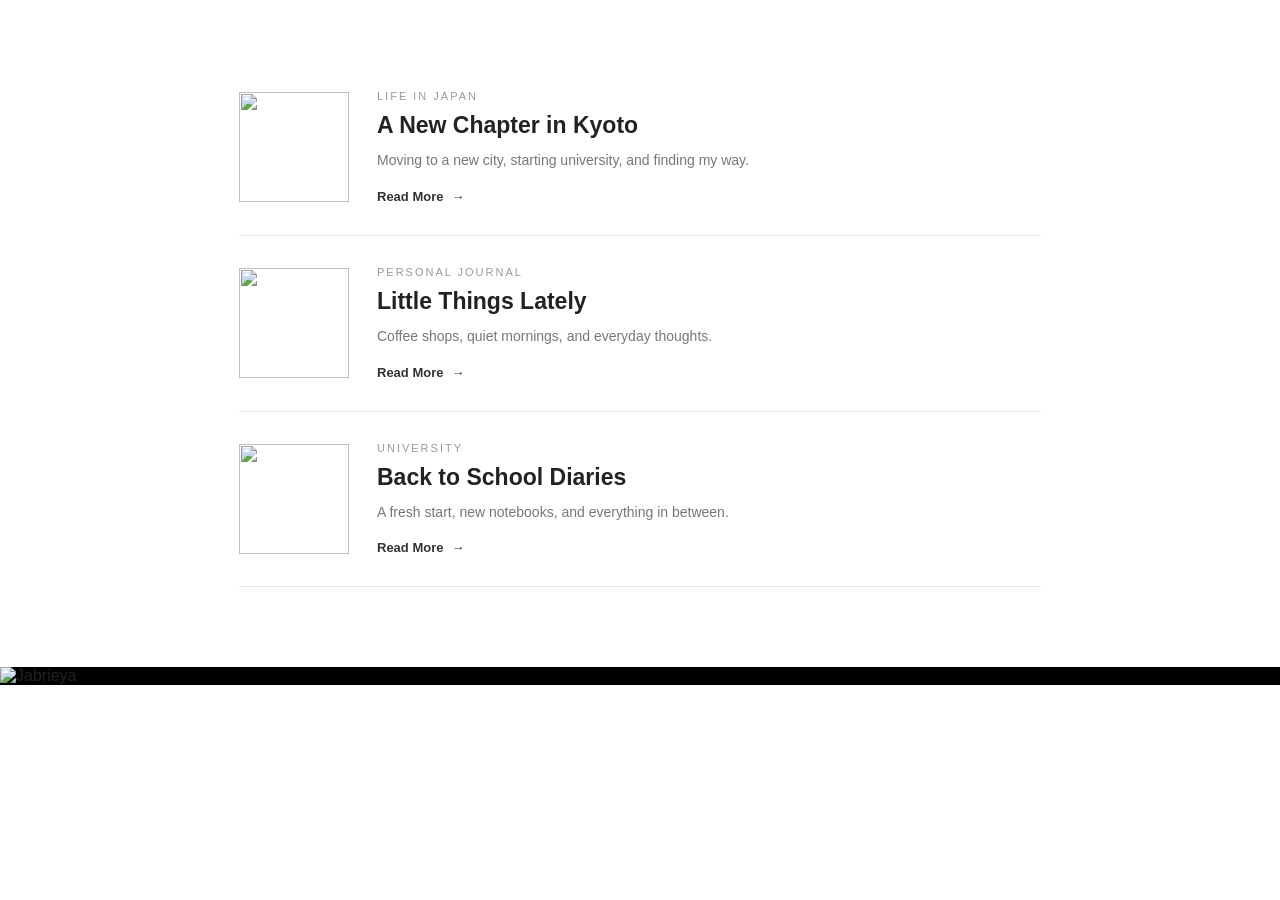
==== index.html @ 8169c2f9 "Update index.html" ====
<!DOCTYPE html>
<html lang="en">
<head>
  <meta charset="UTF-8">
  <meta name="viewport" content="width=device-width, initial-scale=1.0">
  <title>Jabrieya | Personal Blog</title>

  <style>
    /* General page styling */
    * {
      box-sizing: border-box;
    }

    body {
      margin: 0;
      background: #fff;
      color: #222;
      font-family: Arial, sans-serif;
    }

    /* Blog post section */
    .blog-posts {
      width: 100%;
      max-width: 850px;
      margin: 60px auto;
      padding: 0 24px;
    }

    /* Individual post */
    .blog-post {
      display: flex;
      align-items: center;
      gap: 28px;
      padding: 30px 0;
      border-bottom: 1px solid #e8e8e8;
    }

    /* Post icons */
    .post-icon {
      width: 110px;
      height: 110px;
      object-fit: contain;
      flex-shrink: 0;
    }

    /* Text content */
    .post-content {
      flex: 1;
      min-width: 0;
    }

    .post-category {
      display: block;
      font-size: 11px;
      letter-spacing: 2px;
      color: #999;
      margin-bottom: 10px;
    }

    .post-content h2 {
      font-size: 23px;
      font-weight: 600;
      margin: 0 0 10px;
    }

    .post-content p {
      font-size: 14px;
      line-height: 1.7;
      color: #777;
      margin: 0 0 14px;
    }

    /* Read more link */
    .read-more {
      display: inline-flex;
      align-items: center;
      gap: 8px;
      font-size: 13px;
      font-weight: 600;
      color: #333;
      text-decoration: none;
      transition: gap 0.2s ease;
    }

    .read-more:hover {
      gap: 15px;
    }

    /* Footer banner */
    .site-footer {
      width: 100%;
      margin-top: 80px;
      background: #000;
    }

    .footer-banner {
      display: block;
      width: 100%;
      height: auto;
    }

    /* Mobile */
    @media (max-width: 600px) {
      .blog-posts {
        margin: 30px auto;
        padding: 0 18px;
      }

      .blog-post {
        gap: 16px;
        padding: 24px 0;
      }

      .post-icon {
        width: 75px;
        height: 75px;
      }

      .post-content h2 {
        font-size: 18px;
      }

      .post-content p {
        font-size: 13px;
      }
    }
  </style>
</head>

<body>

  <main>
    <section class="blog-posts">

      <!-- POST 1 -->
      <article class="blog-post">
        <img
          src="images/kyoto.png"
          alt=""
          class="post-icon"
        >

        <div class="post-content">
          <span class="post-category">LIFE IN JAPAN</span>
          <h2>A New Chapter in Kyoto</h2>
          <p>
            Moving to a new city, starting university,
            and finding my way.
          </p>
          <a href="posts/kyoto.html" class="read-more">
            Read More <span aria-hidden="true">→</span>
          </a>
        </div>
      </article>

      <!-- POST 2 -->
      <article class="blog-post">
        <img
          src="images/journal.png"
          alt=""
          class="post-icon"
        >

        <div class="post-content">
          <span class="post-category">PERSONAL JOURNAL</span>
          <h2>Little Things Lately</h2>
          <p>
            Coffee shops, quiet mornings,
            and everyday thoughts.
          </p>
          <a href="posts/journal.html" class="read-more">
            Read More <span aria-hidden="true">→</span>
          </a>
        </div>
      </article>

      <!-- POST 3 -->
      <article class="blog-post">
        <img
          src="images/school.png"
          alt=""
          class="post-icon"
        >

        <div class="post-content">
          <span class="post-category">UNIVERSITY</span>
          <h2>Back to School Diaries</h2>
          <p>
            A fresh start, new notebooks,
            and everything in between.
          </p>
          <a href="posts/university.html" class="read-more">
            Read More <span aria-hidden="true">→</span>
          </a>
        </div>
      </article>

    </section>
  </main>

  <!-- SIGNATURE FOOTER -->
  <footer class="site-footer">
    <img
      src="jabrieya-title.png"
      alt="Jabrieya"
      class="footer-banner"
    >
  </footer>

</body>
</html>
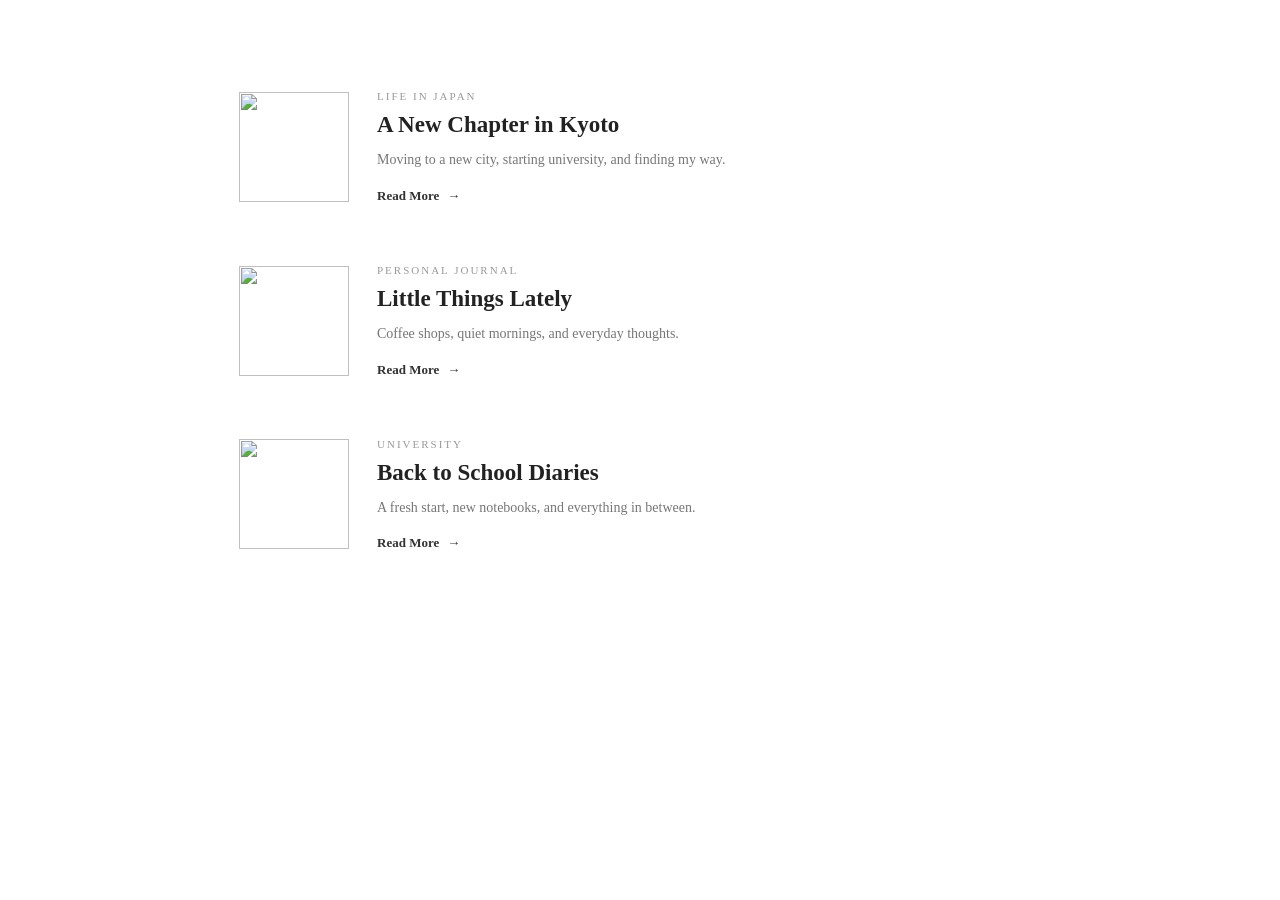
==== commit b3de4df3: "Refactor CSS styles and comments in index.html Updated styling comments and improved CSS properties " ====
--- a/index.html
+++ b/index.html
@@ -7,19 +7,19 @@
   <title>Jabrieya | Personal Blog</title>
 
   <style>
-    /* General page styling */
+    /* GENERAL STYLING */
     * {
       box-sizing: border-box;
     }
 
     body {
       margin: 0;
-      background: #fff;
-      color: #222;
-      font-family: Arial, sans-serif;
-    }
-
-    /* Blog post section */
+      background: #ffffff;
+      color: #222222;
+      font-family: Georgia, "Times New Roman", serif;
+    }
+
+    /* BLOG SECTION */
     .blog-posts {
       width: 100%;
       max-width: 850px;
@@ -27,16 +27,15 @@
       padding: 0 24px;
     }
 
-    /* Individual post */
+    /* INDIVIDUAL BLOG POSTS */
     .blog-post {
       display: flex;
       align-items: center;
       gap: 28px;
       padding: 30px 0;
-      border-bottom: 1px solid #e8e8e8;
-    }
-
-    /* Post icons */
+    }
+
+    /* POST ICONS */
     .post-icon {
       width: 110px;
       height: 110px;
@@ -44,7 +43,7 @@
       flex-shrink: 0;
     }
 
-    /* Text content */
+    /* POST CONTENT */
     .post-content {
       flex: 1;
       min-width: 0;
@@ -54,31 +53,35 @@
       display: block;
       font-size: 11px;
       letter-spacing: 2px;
-      color: #999;
+      color: #999999;
       margin-bottom: 10px;
+      font-family: Georgia, "Times New Roman", serif;
     }
 
     .post-content h2 {
+      font-family: Georgia, "Times New Roman", serif;
       font-size: 23px;
       font-weight: 600;
       margin: 0 0 10px;
     }
 
     .post-content p {
+      font-family: Georgia, "Times New Roman", serif;
       font-size: 14px;
       line-height: 1.7;
-      color: #777;
+      color: #777777;
       margin: 0 0 14px;
     }
 
-    /* Read more link */
+    /* READ MORE LINK */
     .read-more {
       display: inline-flex;
       align-items: center;
       gap: 8px;
+      font-family: Georgia, "Times New Roman", serif;
       font-size: 13px;
       font-weight: 600;
-      color: #333;
+      color: #333333;
       text-decoration: none;
       transition: gap 0.2s ease;
     }
@@ -87,20 +90,12 @@
       gap: 15px;
     }
 
-    /* Footer banner */
-    .site-footer {
-      width: 100%;
-      margin-top: 80px;
-      background: #000;
-    }
-
-    .footer-banner {
-      display: block;
-      width: 100%;
-      height: auto;
-    }
-
-    /* Mobile */
+    .read-more:focus-visible {
+      outline: 2px solid #333333;
+      outline-offset: 4px;
+    }
+
+    /* MOBILE LAYOUT */
     @media (max-width: 600px) {
       .blog-posts {
         margin: 30px auto;
@@ -133,7 +128,7 @@
   <main>
     <section class="blog-posts">
 
-      <!-- POST 1 -->
+      <!-- BLOG POST 1 -->
       <article class="blog-post">
         <img
           src="images/kyoto.png"
@@ -143,18 +138,21 @@
 
         <div class="post-content">
           <span class="post-category">LIFE IN JAPAN</span>
+
           <h2>A New Chapter in Kyoto</h2>
+
           <p>
             Moving to a new city, starting university,
             and finding my way.
           </p>
+
           <a href="posts/kyoto.html" class="read-more">
             Read More <span aria-hidden="true">→</span>
           </a>
         </div>
       </article>
 
-      <!-- POST 2 -->
+      <!-- BLOG POST 2 -->
       <article class="blog-post">
         <img
           src="images/journal.png"
@@ -164,18 +162,21 @@
 
         <div class="post-content">
           <span class="post-category">PERSONAL JOURNAL</span>
+
           <h2>Little Things Lately</h2>
+
           <p>
             Coffee shops, quiet mornings,
             and everyday thoughts.
           </p>
+
           <a href="posts/journal.html" class="read-more">
             Read More <span aria-hidden="true">→</span>
           </a>
         </div>
       </article>
 
-      <!-- POST 3 -->
+      <!-- BLOG POST 3 -->
       <article class="blog-post">
         <img
           src="images/school.png"
@@ -185,11 +186,14 @@
 
         <div class="post-content">
           <span class="post-category">UNIVERSITY</span>
+
           <h2>Back to School Diaries</h2>
+
           <p>
             A fresh start, new notebooks,
             and everything in between.
           </p>
+
           <a href="posts/university.html" class="read-more">
             Read More <span aria-hidden="true">→</span>
           </a>
@@ -199,16 +203,8 @@
     </section>
   </main>
 
-  <!-- SIGNATURE FOOTER -->
-  <footer class="site-footer">
-    <img
-      src="jabrieya-title.png"
-      alt="Jabrieya"
-      class="footer-banner"
-    >
-  </footer>
-
 </body>
 </html>
 
 
+
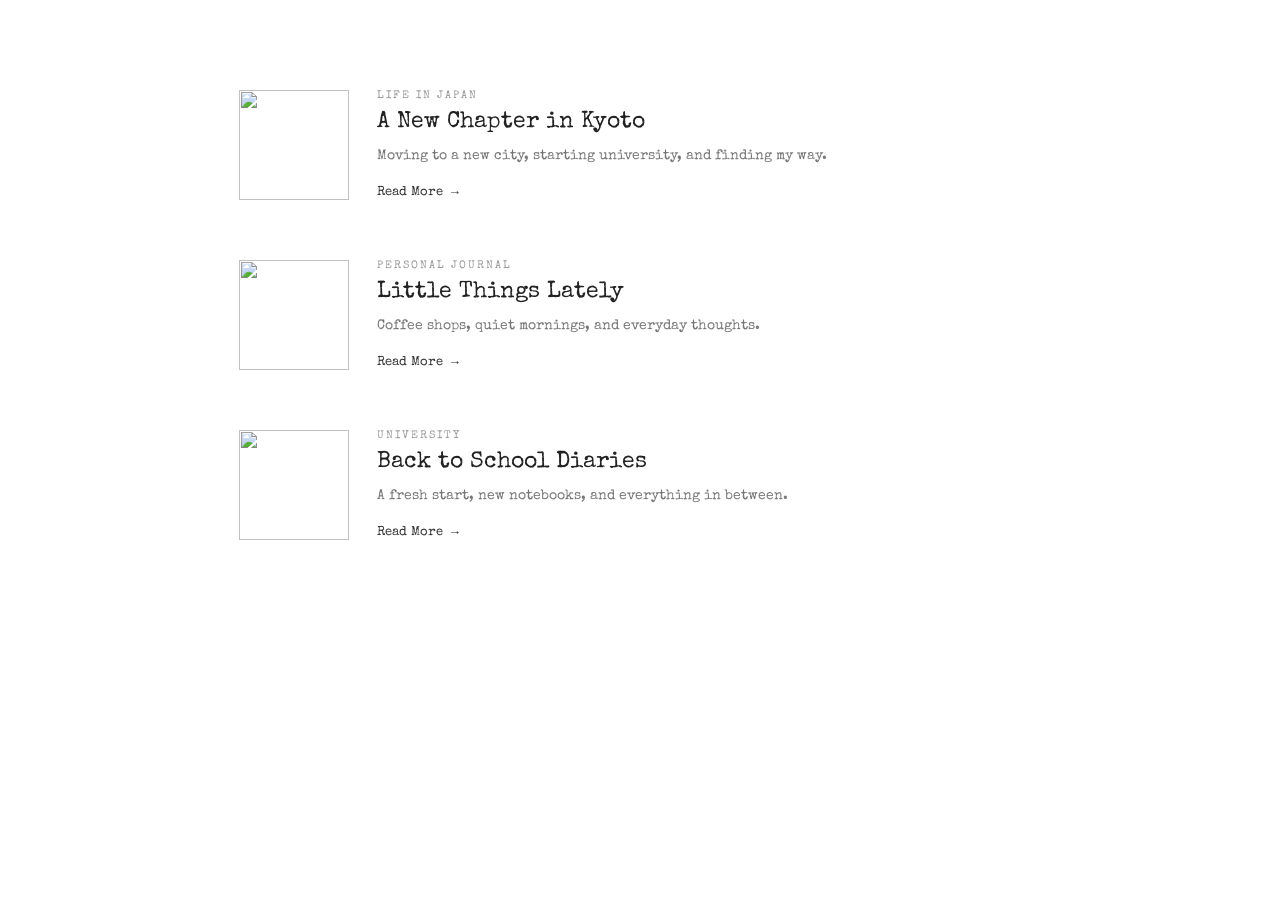
==== commit cf131191: "Integrate Special Elite font and update styles Added Special Elite font to the blog and updated font" ====
--- a/index.html
+++ b/index.html
@@ -5,6 +5,11 @@
   <meta charset="UTF-8">
   <meta name="viewport" content="width=device-width, initial-scale=1.0">
   <title>Jabrieya | Personal Blog</title>
+
+  <!-- SPECIAL ELITE TYPEWRITER FONT -->
+  <link rel="preconnect" href="https://fonts.googleapis.com">
+  <link rel="preconnect" href="https://fonts.gstatic.com" crossorigin>
+  <link href="https://fonts.googleapis.com/css2?family=Special+Elite&display=swap" rel="stylesheet">
 
   <style>
     /* GENERAL STYLING */
@@ -16,7 +21,7 @@
       margin: 0;
       background: #ffffff;
       color: #222222;
-      font-family: Georgia, "Times New Roman", serif;
+      font-family: 'Special Elite', 'Courier New', monospace;
     }
 
     /* BLOG SECTION */
@@ -55,20 +60,17 @@
       letter-spacing: 2px;
       color: #999999;
       margin-bottom: 10px;
-      font-family: Georgia, "Times New Roman", serif;
     }
 
     .post-content h2 {
-      font-family: Georgia, "Times New Roman", serif;
       font-size: 23px;
-      font-weight: 600;
+      font-weight: normal;
       margin: 0 0 10px;
     }
 
     .post-content p {
-      font-family: Georgia, "Times New Roman", serif;
       font-size: 14px;
-      line-height: 1.7;
+      line-height: 1.8;
       color: #777777;
       margin: 0 0 14px;
     }
@@ -78,9 +80,8 @@
       display: inline-flex;
       align-items: center;
       gap: 8px;
-      font-family: Georgia, "Times New Roman", serif;
+      font-family: inherit;
       font-size: 13px;
-      font-weight: 600;
       color: #333333;
       text-decoration: none;
       transition: gap 0.2s ease;
@@ -130,22 +131,15 @@
 
       <!-- BLOG POST 1 -->
       <article class="blog-post">
-        <img
-          src="images/kyoto.png"
-          alt=""
-          class="post-icon"
-        >
+        <img src="images/kyoto.png" alt="" class="post-icon">
 
         <div class="post-content">
           <span class="post-category">LIFE IN JAPAN</span>
-
           <h2>A New Chapter in Kyoto</h2>
-
           <p>
             Moving to a new city, starting university,
             and finding my way.
           </p>
-
           <a href="posts/kyoto.html" class="read-more">
             Read More <span aria-hidden="true">→</span>
           </a>
@@ -154,22 +148,15 @@
 
       <!-- BLOG POST 2 -->
       <article class="blog-post">
-        <img
-          src="images/journal.png"
-          alt=""
-          class="post-icon"
-        >
+        <img src="images/journal.png" alt="" class="post-icon">
 
         <div class="post-content">
           <span class="post-category">PERSONAL JOURNAL</span>
-
           <h2>Little Things Lately</h2>
-
           <p>
             Coffee shops, quiet mornings,
             and everyday thoughts.
           </p>
-
           <a href="posts/journal.html" class="read-more">
             Read More <span aria-hidden="true">→</span>
           </a>
@@ -178,22 +165,15 @@
 
       <!-- BLOG POST 3 -->
       <article class="blog-post">
-        <img
-          src="images/school.png"
-          alt=""
-          class="post-icon"
-        >
+        <img src="images/school.png" alt="" class="post-icon">
 
         <div class="post-content">
           <span class="post-category">UNIVERSITY</span>
-
           <h2>Back to School Diaries</h2>
-
           <p>
             A fresh start, new notebooks,
             and everything in between.
           </p>
-
           <a href="posts/university.html" class="read-more">
             Read More <span aria-hidden="true">→</span>
           </a>
@@ -208,3 +188,4 @@
 
 
 
+
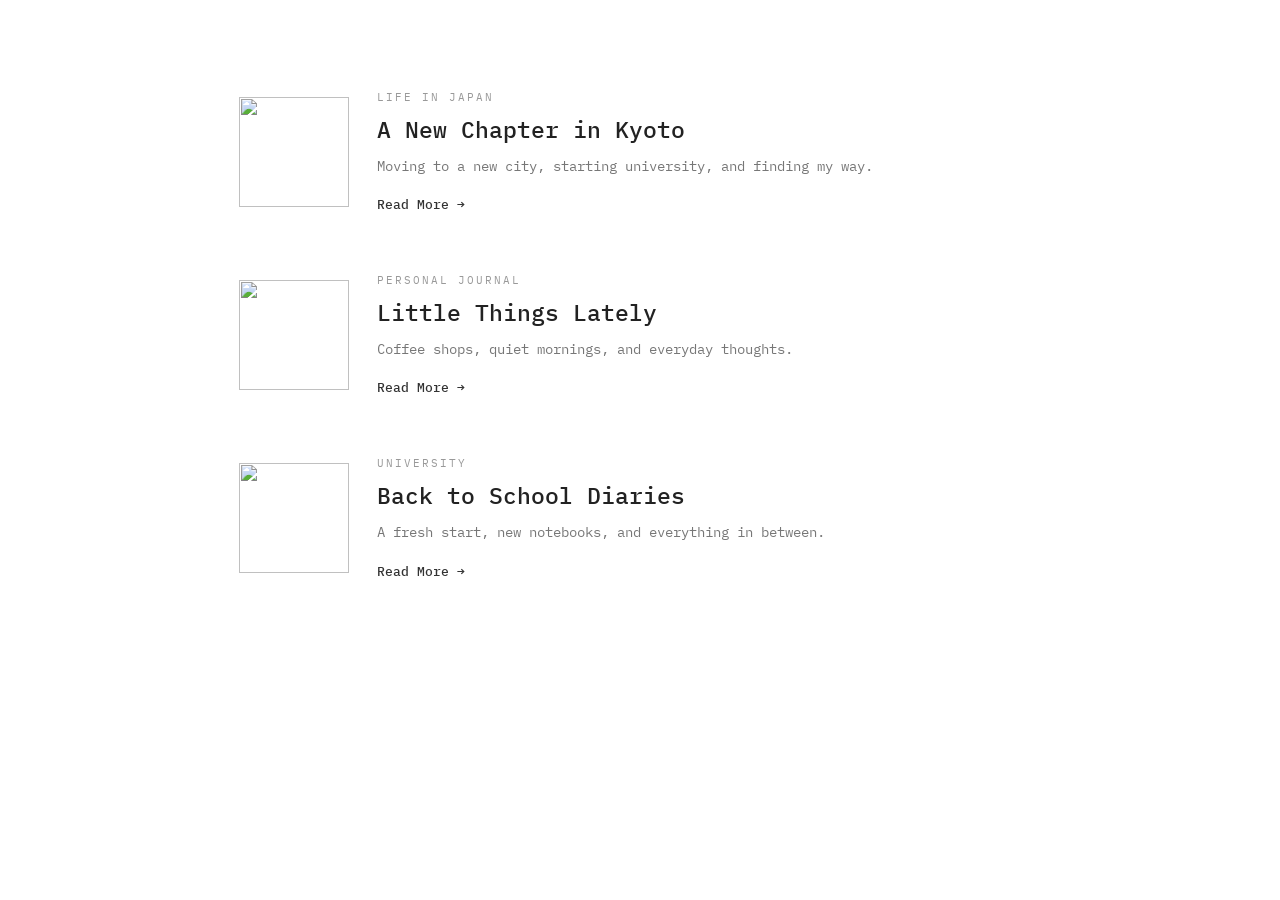
==== commit 4bfe8d64: "Update index.html" ====
--- a/index.html
+++ b/index.html
@@ -4,12 +4,13 @@
 <head>
   <meta charset="UTF-8">
   <meta name="viewport" content="width=device-width, initial-scale=1.0">
+
   <title>Jabrieya | Personal Blog</title>
 
-  <!-- SPECIAL ELITE TYPEWRITER FONT -->
+  <!-- IBM PLEX MONO FONT -->
   <link rel="preconnect" href="https://fonts.googleapis.com">
   <link rel="preconnect" href="https://fonts.gstatic.com" crossorigin>
-  <link href="https://fonts.googleapis.com/css2?family=Special+Elite&display=swap" rel="stylesheet">
+  <link href="https://fonts.googleapis.com/css2?family=IBM+Plex+Mono:wght@400;500;600&display=swap" rel="stylesheet">
 
   <style>
     /* GENERAL STYLING */
@@ -21,7 +22,7 @@
       margin: 0;
       background: #ffffff;
       color: #222222;
-      font-family: 'Special Elite', 'Courier New', monospace;
+      font-family: 'IBM Plex Mono', monospace;
     }
 
     /* BLOG SECTION */
@@ -64,7 +65,7 @@
 
     .post-content h2 {
       font-size: 23px;
-      font-weight: normal;
+      font-weight: 500;
       margin: 0 0 10px;
     }
 
@@ -75,13 +76,14 @@
       margin: 0 0 14px;
     }
 
-    /* READ MORE LINK */
+    /* READ MORE LINKS */
     .read-more {
       display: inline-flex;
       align-items: center;
       gap: 8px;
       font-family: inherit;
       font-size: 13px;
+      font-weight: 500;
       color: #333333;
       text-decoration: none;
       transition: gap 0.2s ease;
@@ -131,15 +133,22 @@
 
       <!-- BLOG POST 1 -->
       <article class="blog-post">
-        <img src="images/kyoto.png" alt="" class="post-icon">
+        <img
+          src="images/kyoto.png"
+          alt=""
+          class="post-icon"
+        >
 
         <div class="post-content">
           <span class="post-category">LIFE IN JAPAN</span>
+
           <h2>A New Chapter in Kyoto</h2>
+
           <p>
             Moving to a new city, starting university,
             and finding my way.
           </p>
+
           <a href="posts/kyoto.html" class="read-more">
             Read More <span aria-hidden="true">→</span>
           </a>
@@ -148,15 +157,22 @@
 
       <!-- BLOG POST 2 -->
       <article class="blog-post">
-        <img src="images/journal.png" alt="" class="post-icon">
+        <img
+          src="images/journal.png"
+          alt=""
+          class="post-icon"
+        >
 
         <div class="post-content">
           <span class="post-category">PERSONAL JOURNAL</span>
+
           <h2>Little Things Lately</h2>
+
           <p>
             Coffee shops, quiet mornings,
             and everyday thoughts.
           </p>
+
           <a href="posts/journal.html" class="read-more">
             Read More <span aria-hidden="true">→</span>
           </a>
@@ -165,15 +181,22 @@
 
       <!-- BLOG POST 3 -->
       <article class="blog-post">
-        <img src="images/school.png" alt="" class="post-icon">
+        <img
+          src="images/school.png"
+          alt=""
+          class="post-icon"
+        >
 
         <div class="post-content">
           <span class="post-category">UNIVERSITY</span>
+
           <h2>Back to School Diaries</h2>
+
           <p>
             A fresh start, new notebooks,
             and everything in between.
           </p>
+
           <a href="posts/university.html" class="read-more">
             Read More <span aria-hidden="true">→</span>
           </a>
@@ -189,3 +212,4 @@
 
 
 
+
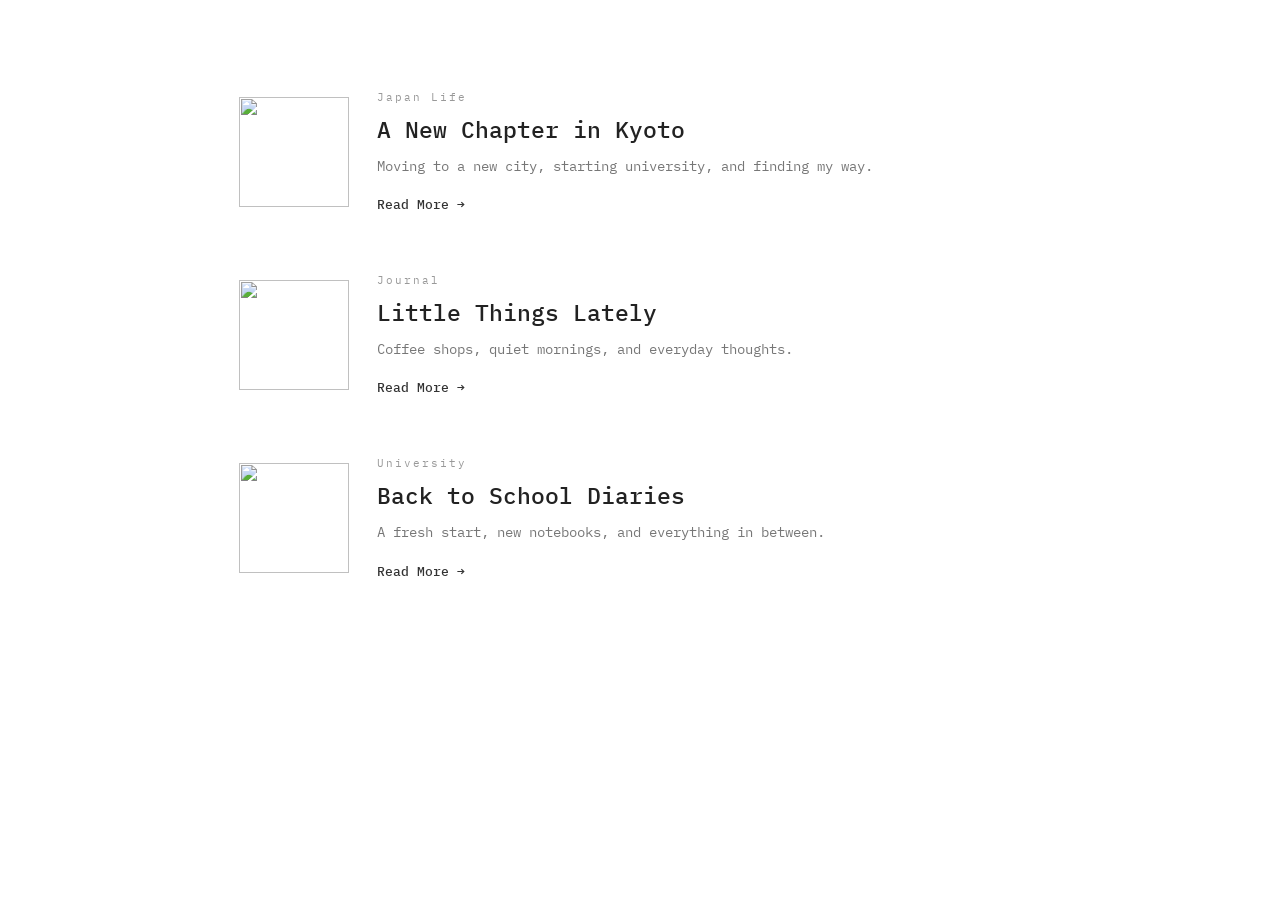
==== commit c27db48e: "Update index.html" ====
--- a/index.html
+++ b/index.html
@@ -140,7 +140,7 @@
         >
 
         <div class="post-content">
-          <span class="post-category">LIFE IN JAPAN</span>
+          <span class="post-category">Japan Life</span>
 
           <h2>A New Chapter in Kyoto</h2>
 
@@ -158,13 +158,13 @@
       <!-- BLOG POST 2 -->
       <article class="blog-post">
         <img
-          src="images/journal.png"
+          src="images/pencil.png"
           alt=""
-          class="post-icon"
+        class="post-icon"
         >
 
         <div class="post-content">
-          <span class="post-category">PERSONAL JOURNAL</span>
+          <span class="post-category">Journal</span>
 
           <h2>Little Things Lately</h2>
 
@@ -188,7 +188,7 @@
         >
 
         <div class="post-content">
-          <span class="post-category">UNIVERSITY</span>
+          <span class="post-category">University</span>
 
           <h2>Back to School Diaries</h2>
 
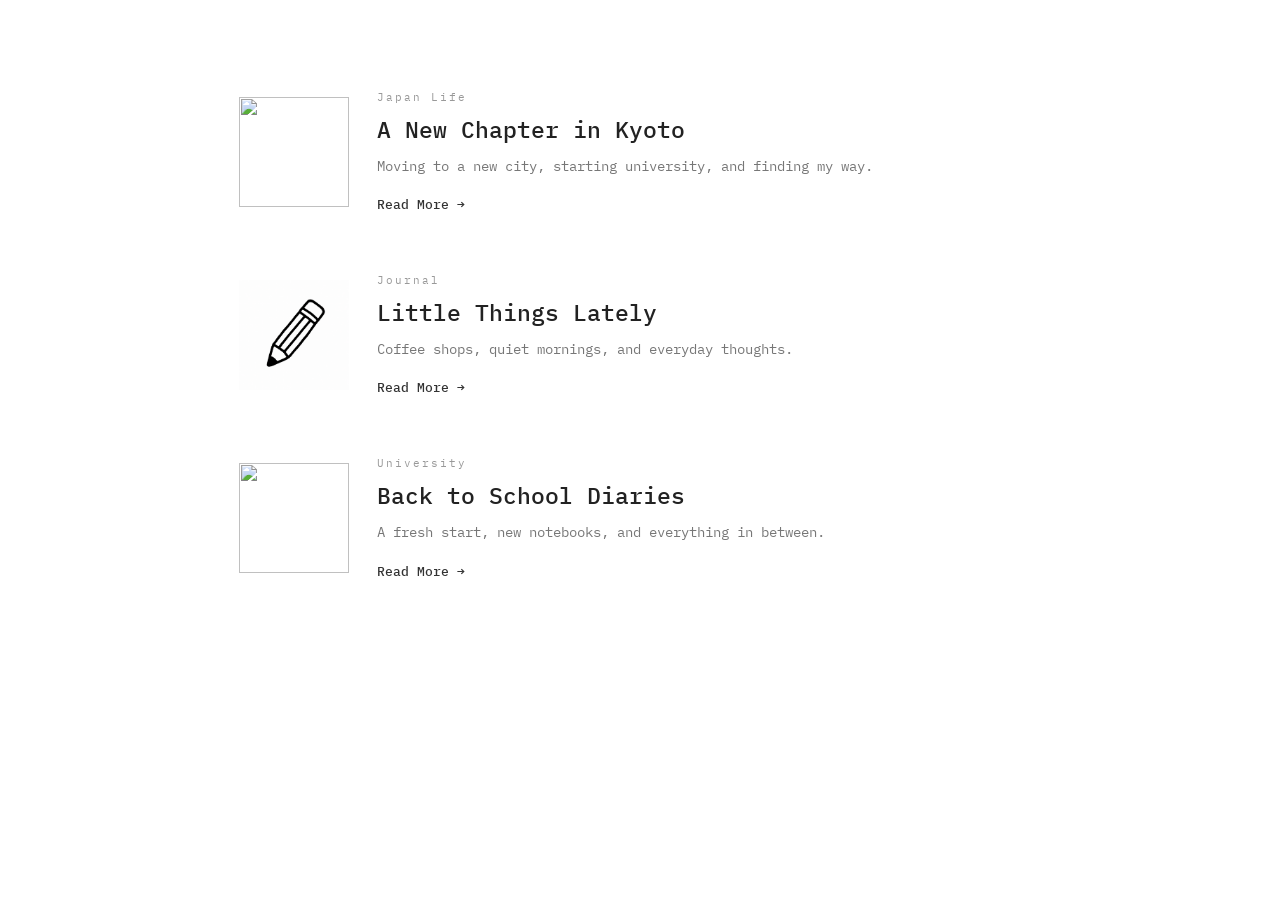
==== commit 69f7083c: "Update index.html" ====
--- a/index.html
+++ b/index.html
@@ -158,7 +158,7 @@
       <!-- BLOG POST 2 -->
       <article class="blog-post">
         <img
-          src="images/pencil.png"
+          src="assets/pencil.png"
           alt=""
         class="post-icon"
         >
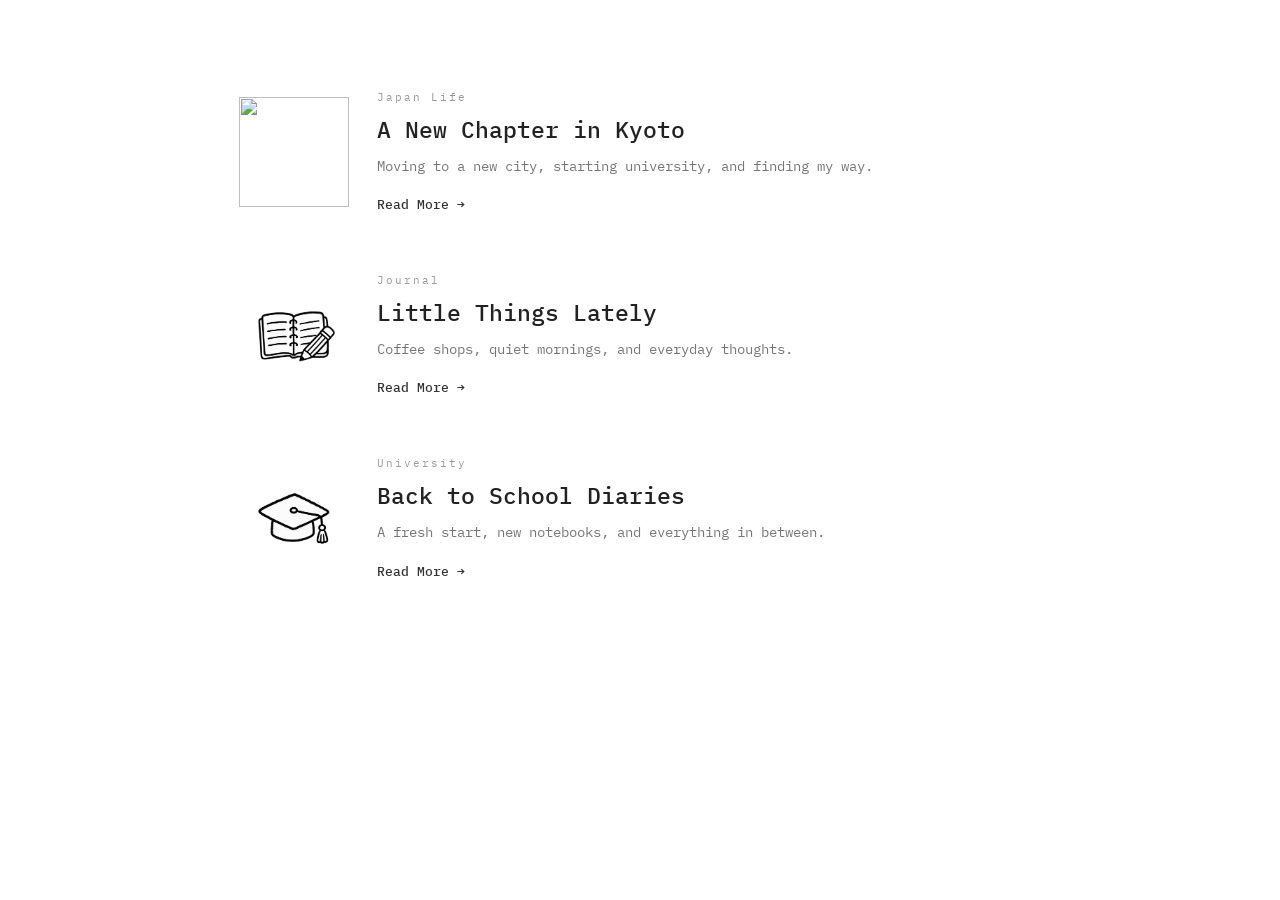
==== commit e0d95fb4: "Update image sources in blog posts" ====
--- a/index.html
+++ b/index.html
@@ -158,7 +158,7 @@
       <!-- BLOG POST 2 -->
       <article class="blog-post">
         <img
-          src="assets/pencil.png"
+          src="assets/notebook.png"
           alt=""
         class="post-icon"
         >
@@ -182,7 +182,7 @@
       <!-- BLOG POST 3 -->
       <article class="blog-post">
         <img
-          src="images/school.png"
+          src="assets/university.png"
           alt=""
           class="post-icon"
         >
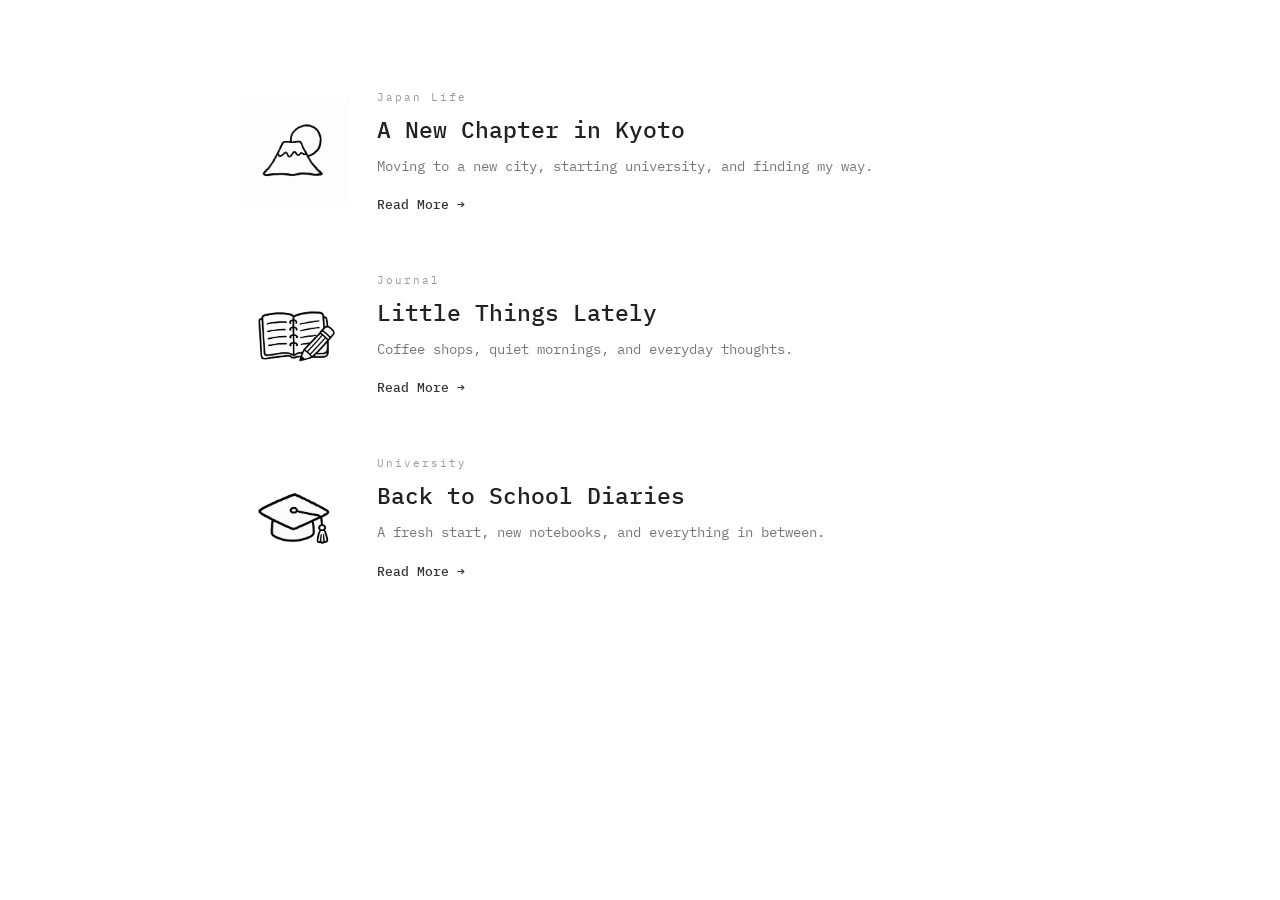
==== commit 532390f9: "Update index.html" ====
--- a/index.html
+++ b/index.html
@@ -134,7 +134,7 @@
       <!-- BLOG POST 1 -->
       <article class="blog-post">
         <img
-          src="images/kyoto.png"
+          src="assets/japan.png"
           alt=""
           class="post-icon"
         >
